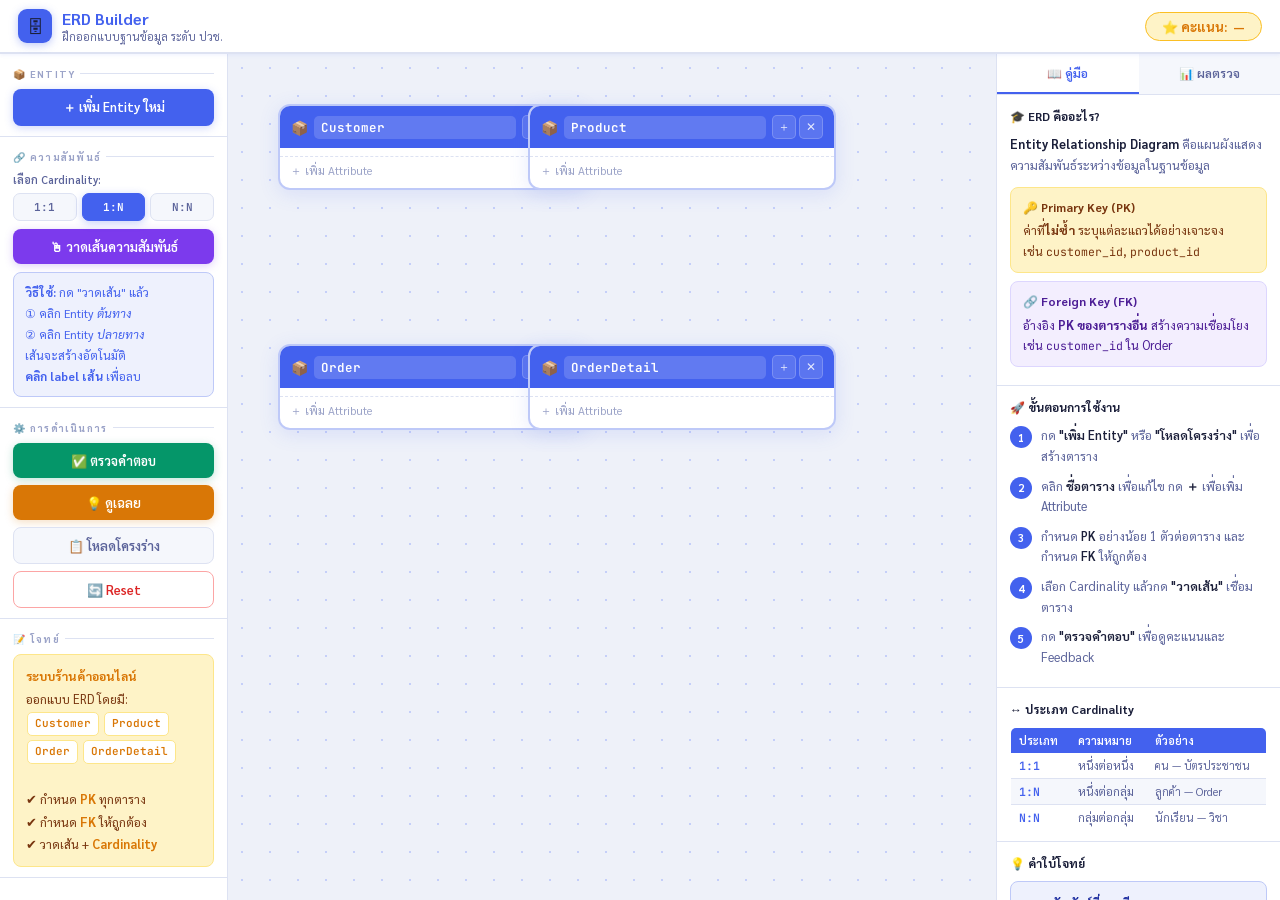
==== erd-learning.html @ ae4a34c4 "Add files via upload" ====
<!DOCTYPE html>
<html lang="th">
<head>
<meta charset="UTF-8">
<meta name="viewport" content="width=device-width, initial-scale=1.0">
<title>ERD Builder — ห้องเรียน ปวช.</title>
<link href="https://fonts.googleapis.com/css2?family=Sarabun:ital,wght@0,300;0,400;0,500;0,600;0,700;1,400&family=JetBrains+Mono:wght@400;500;600&display=swap" rel="stylesheet">
<style>
/* ══════════════════════════════════════════
   CSS VARIABLES — Light Theme
   ══════════════════════════════════════════ */
:root {
  --bg:        #eef1f9;
  --surface:   #ffffff;
  --surface2:  #f5f7fc;
  --surface3:  #eaedfa;
  --border:    #dde2f2;
  --border2:   #c5cceb;

  --indigo:       #4361ee;
  --indigo-d:     #2f4acf;
  --indigo-light: #eef1fd;
  --indigo-mid:   #bec9f8;
  --violet:       #7c3aed;
  --violet-light: #f3eefe;
  --amber:        #d97706;
  --amber-light:  #fef3c7;
  --amber-mid:    #fbbf24;
  --green:        #059669;
  --green-light:  #ecfdf5;
  --red:          #dc2626;
  --red-light:    #fef2f2;
  --red-mid:      #fca5a5;

  --text:  #1b1f3a;
  --text2: #5b639a;
  --text3: #9ba3c8;

  --shadow-sm: 0 1px 4px rgba(67,97,238,0.09);
  --shadow:    0 4px 20px rgba(67,97,238,0.13);
  --shadow-lg: 0 10px 36px rgba(67,97,238,0.18);
  --radius:    12px;
  --radius-sm: 8px;
  --font:  'Sarabun', sans-serif;
  --mono:  'JetBrains Mono', monospace;
}

*,*::before,*::after{box-sizing:border-box;margin:0;padding:0}

body{
  font-family:var(--font);
  background:var(--bg);
  color:var(--text);
  height:100vh;
  display:flex;
  flex-direction:column;
  overflow:hidden;
  font-size:14px;
}

/* ── HEADER ── */
header{
  background:var(--surface);
  border-bottom:2px solid var(--border);
  padding:0 18px;
  height:54px;
  display:flex;
  align-items:center;
  justify-content:space-between;
  flex-shrink:0;
  box-shadow:var(--shadow-sm);
  z-index:100;
}

.logo{display:flex;align-items:center;gap:10px}
.logo-icon{
  width:34px;height:34px;
  background:var(--indigo);
  border-radius:9px;
  display:flex;align-items:center;justify-content:center;
  font-size:17px;
  box-shadow:0 2px 8px rgba(67,97,238,.35);
}
.logo-text{font-size:16px;font-weight:700;color:var(--indigo)}
.logo-sub{font-size:11px;color:var(--text2)}

.score-pill{
  background:var(--amber-light);
  border:1.5px solid var(--amber-mid);
  border-radius:20px;
  padding:5px 16px;
  font-size:13px;font-weight:700;
  color:var(--amber);
  display:flex;align-items:center;gap:6px;
}

/* ── LAYOUT ── */
.app{display:flex;flex:1;overflow:hidden}

/* ── SIDEBAR ── */
.sidebar{
  width:228px;
  background:var(--surface);
  border-right:1.5px solid var(--border);
  display:flex;flex-direction:column;
  overflow-y:auto;flex-shrink:0;
}

.sec{padding:13px 13px 10px;border-bottom:1.5px solid var(--border)}

.sec-lbl{
  font-size:10px;font-weight:700;letter-spacing:1.3px;
  color:var(--text3);text-transform:uppercase;
  margin-bottom:9px;display:flex;align-items:center;gap:5px;
}
.sec-lbl::after{content:'';flex:1;height:1px;background:var(--border)}

/* Buttons */
.btn{
  display:flex;align-items:center;justify-content:center;gap:7px;
  padding:9px 13px;border-radius:var(--radius-sm);border:none;
  cursor:pointer;font-family:var(--font);font-size:13px;font-weight:600;
  transition:all .14s;width:100%;margin-bottom:7px;
}
.btn:last-child{margin-bottom:0}
.btn-indigo{background:var(--indigo);color:#fff;box-shadow:0 2px 8px rgba(67,97,238,.25)}
.btn-indigo:hover{background:var(--indigo-d);transform:translateY(-1px);box-shadow:0 4px 14px rgba(67,97,238,.35)}
.btn-green{background:var(--green);color:#fff;box-shadow:0 2px 8px rgba(5,150,105,.25)}
.btn-green:hover{background:#047857;transform:translateY(-1px)}
.btn-amber{background:var(--amber);color:#fff;box-shadow:0 2px 8px rgba(217,119,6,.25)}
.btn-amber:hover{background:#b45309;transform:translateY(-1px)}
.btn-red{background:#fff;color:var(--red);border:1.5px solid var(--red-mid)}
.btn-red:hover{background:var(--red-light)}
.btn-outline{background:var(--surface2);color:var(--text2);border:1.5px solid var(--border)}
.btn-outline:hover{background:var(--surface3);color:var(--text);border-color:var(--indigo-mid)}
.btn-violet{background:var(--violet);color:#fff;box-shadow:0 2px 8px rgba(124,58,237,.25)}
.btn-violet:hover{background:#6d28d9;transform:translateY(-1px)}

/* Rel chips */
.rel-chips{display:grid;grid-template-columns:repeat(3,1fr);gap:5px;margin-bottom:8px}
.rel-chip{
  padding:6px 4px;border-radius:7px;border:1.5px solid var(--border);
  background:var(--surface2);color:var(--text2);
  font-family:var(--mono);font-size:11px;font-weight:600;
  cursor:pointer;text-align:center;transition:all .14s;
}
.rel-chip:hover{border-color:var(--indigo-mid);color:var(--indigo)}
.rel-chip.active{background:var(--indigo);border-color:var(--indigo);color:#fff;box-shadow:0 2px 8px rgba(67,97,238,.3)}

.hint{
  background:var(--indigo-light);border:1.5px solid var(--indigo-mid);
  border-radius:var(--radius-sm);padding:9px 11px;
  font-size:12px;line-height:1.75;color:var(--indigo);margin-top:8px;
}
.hint strong{font-weight:700}

.prob{
  background:var(--amber-light);border:1.5px solid #fde68a;
  border-radius:var(--radius-sm);padding:10px 12px;
  font-size:12.5px;line-height:1.8;color:#78350f;
}
.prob strong{color:var(--amber);font-weight:700}
.etag{
  display:inline-flex;align-items:center;
  background:#fff;border:1px solid #fde68a;border-radius:5px;
  padding:1px 7px;font-family:var(--mono);font-size:11px;font-weight:600;
  color:var(--amber);margin:2px 1px;
}

/* ── CANVAS ── */
.canvas-wrap{
  flex:1;position:relative;overflow:hidden;
  background-color:var(--bg);
  background-image:radial-gradient(circle,#c5cff9 1px,transparent 1px);
  background-size:28px 28px;
}
.canvas-wrap.rel-mode{cursor:crosshair}
#canvas{position:absolute;top:0;left:0;width:100%;height:100%}
#svg-layer{position:absolute;top:0;left:0;width:100%;height:100%;pointer-events:none;overflow:visible}

.rel-toast{
  position:absolute;top:13px;left:50%;transform:translateX(-50%);
  background:var(--violet);color:#fff;padding:7px 22px;border-radius:22px;
  font-size:13px;font-weight:700;z-index:50;pointer-events:none;
  box-shadow:0 4px 16px rgba(124,58,237,.4);white-space:nowrap;
  animation:pulse 1.8s infinite;
}
@keyframes pulse{0%,100%{box-shadow:0 4px 16px rgba(124,58,237,.4)}50%{box-shadow:0 4px 28px rgba(124,58,237,.7)}}

.empty-state{
  position:absolute;top:50%;left:50%;transform:translate(-50%,-50%);
  text-align:center;color:var(--text3);pointer-events:none;
}
.empty-icon{font-size:50px;opacity:.4;margin-bottom:10px}
.empty-text{font-size:14px;font-weight:500}
.empty-sub{font-size:12px;margin-top:3px}

/* ── ENTITY CARD ── */
.entity-card{
  position:absolute;background:var(--surface);
  border:2px solid var(--indigo-mid);border-radius:var(--radius);
  min-width:188px;box-shadow:var(--shadow);user-select:none;
  transition:box-shadow .2s,border-color .2s,transform .1s;z-index:10;
}
.entity-card:hover{border-color:var(--indigo);box-shadow:var(--shadow-lg)}
.entity-card.selected{border-color:var(--violet);box-shadow:0 0 0 3px rgba(124,58,237,.18),var(--shadow-lg);transform:scale(1.01)}
.entity-card.has-error{border-color:var(--red);box-shadow:0 0 0 3px rgba(220,38,38,.14),var(--shadow)}

.ent-header{
  background:var(--indigo);
  border-radius:calc(var(--radius) - 2px) calc(var(--radius) - 2px) 0 0;
  padding:9px 11px;display:flex;align-items:center;justify-content:space-between;
  cursor:grab;gap:6px;
}
.ent-header:active{cursor:grabbing}

.ent-name-wrap{display:flex;align-items:center;gap:6px;flex:1;min-width:0}
.ent-name-input{
  background:rgba(255,255,255,.16);border:1px solid transparent;color:#fff;
  font-family:var(--mono);font-size:12.5px;font-weight:600;
  width:100%;outline:none;border-radius:5px;padding:2px 6px;cursor:pointer;
  transition:background .15s,border-color .15s;
}
.ent-name-input:focus{background:rgba(255,255,255,.26);border-color:rgba(255,255,255,.4);cursor:text}

.ent-actions{display:flex;gap:3px;flex-shrink:0}
.icon-btn{
  background:rgba(255,255,255,.13);border:1px solid rgba(255,255,255,.2);color:rgba(255,255,255,.85);
  cursor:pointer;width:24px;height:24px;border-radius:5px;font-size:12px;
  display:flex;align-items:center;justify-content:center;transition:all .14s;
}
.icon-btn:hover{background:rgba(255,255,255,.26);color:#fff}
.icon-btn.del:hover{background:rgba(239,68,68,.5);border-color:transparent}

.attr-list{padding:4px 0}
.attr-row{
  display:flex;align-items:center;gap:6px;padding:5px 10px;font-size:12px;
  transition:background .1s;
}
.attr-row:hover{background:var(--surface3)}

.abadge{
  font-size:9px;font-weight:700;padding:2px 5px;border-radius:4px;min-width:22px;
  text-align:center;letter-spacing:.3px;flex-shrink:0;
}
.abadge-pk{background:#fef3c7;color:var(--amber);border:1px solid #fde68a}
.abadge-fk{background:var(--violet-light);color:var(--violet);border:1px solid #ddd6fe}
.abadge-n{background:var(--surface2);color:var(--text3);border:1px solid var(--border)}

.attr-name-input{
  background:transparent;border:none;color:var(--text);
  font-family:var(--mono);font-size:11.5px;width:100%;outline:none;min-width:0;
}
.attr-name-input:focus{background:var(--surface3);border-radius:3px;padding:1px 4px}
.attr-type{color:var(--text3);font-size:10.5px;font-family:var(--mono);flex-shrink:0}
.attr-del{
  background:transparent;border:none;color:var(--text3);cursor:pointer;
  width:18px;height:18px;border-radius:3px;font-size:11px;
  display:flex;align-items:center;justify-content:center;opacity:0;transition:all .14s;flex-shrink:0;
}
.attr-row:hover .attr-del{opacity:1}
.attr-del:hover{background:var(--red-light);color:var(--red)}

.add-attr-row{
  display:flex;align-items:center;gap:6px;padding:6px 10px 9px;
  font-size:11.5px;color:var(--text3);cursor:pointer;
  border-top:1.5px dashed var(--border);transition:all .14s;
  border-radius:0 0 calc(var(--radius)-2px) calc(var(--radius)-2px);
}
.add-attr-row:hover{color:var(--indigo);background:var(--indigo-light)}

/* ── SVG lines ── */
.ln-11{stroke:#059669;stroke-width:2;fill:none}
.ln-1n{stroke:#4361ee;stroke-width:2;fill:none}
.ln-nn{stroke:#7c3aed;stroke-width:2;fill:none}
.ln-err{stroke:#dc2626;stroke-width:2;fill:none;stroke-dasharray:6,3}
.rel-lbl{font-family:var(--mono);font-size:10.5px;font-weight:600}

/* ── RIGHT PANEL ── */
.rpanel{
  width:284px;background:var(--surface);
  border-left:1.5px solid var(--border);
  display:flex;flex-direction:column;overflow:hidden;flex-shrink:0;
}

.panel-tabs{display:flex;border-bottom:1.5px solid var(--border);background:var(--surface2)}
.ptab{
  flex:1;padding:11px 8px;border:none;background:transparent;
  font-family:var(--font);font-size:12px;font-weight:600;color:var(--text2);
  cursor:pointer;border-bottom:2.5px solid transparent;transition:all .15s;
  display:flex;align-items:center;justify-content:center;gap:5px;
}
.ptab.active{color:var(--indigo);border-bottom-color:var(--indigo);background:var(--surface)}
.ptab:hover:not(.active){color:var(--text);background:var(--surface3)}

.pcontent{flex:1;overflow-y:auto;display:none}
.pcontent.show{display:block}

/* Guide styles */
.gsec{padding:13px 13px 10px;border-bottom:1px solid var(--border)}
.gtitle{font-size:12px;font-weight:700;color:var(--text);margin-bottom:10px;display:flex;align-items:center;gap:6px}

.gstep{display:flex;gap:9px;margin-bottom:9px;align-items:flex-start}
.stepnum{
  width:22px;height:22px;background:var(--indigo);color:#fff;border-radius:50%;
  font-size:11px;font-weight:700;display:flex;align-items:center;justify-content:center;
  flex-shrink:0;margin-top:1px;
}
.stepbody{font-size:12.5px;line-height:1.65;color:var(--text2)}
.stepbody strong{color:var(--text);font-weight:600}

.ccard{border-radius:var(--radius-sm);padding:10px 12px;margin-bottom:8px;font-size:12.5px;line-height:1.65}
.ccard.cpk{background:#fef3c7;border:1.5px solid #fde68a;color:#78350f}
.ccard.cfk{background:var(--violet-light);border:1.5px solid #ddd6fe;color:#4c1d95}
.ccard.crel{background:var(--indigo-light);border:1.5px solid var(--indigo-mid);color:#1e2ea0}
.ctitle{font-weight:700;font-size:12px;margin-bottom:3px;display:flex;align-items:center;gap:5px}
.cmono{font-family:var(--mono);font-size:11.5px}

.ctable{
  width:100%;border-collapse:collapse;font-size:11.5px;
  margin-top:6px;border-radius:6px;overflow:hidden;border:1px solid var(--border);
}
.ctable th{background:var(--indigo);color:#fff;padding:5px 8px;font-weight:600;font-size:11px;text-align:left}
.ctable td{padding:5px 8px;border-bottom:1px solid var(--border);color:var(--text2)}
.ctable tr:last-child td{border-bottom:none}
.ctable tr:nth-child(even) td{background:var(--surface2)}
.ctable .mono{font-family:var(--mono);font-weight:600;color:var(--indigo)}

/* Feedback */
.score-sec{
  padding:16px;border-bottom:1.5px solid var(--border);
  background:var(--surface2);text-align:center;
}
.score-circle{
  width:74px;height:74px;border-radius:50%;background:var(--amber-light);
  border:3px solid var(--amber-mid);display:flex;flex-direction:column;
  align-items:center;justify-content:center;margin:0 auto 10px;transition:all .4s;
}
.score-big{font-size:24px;font-weight:800;color:var(--amber);line-height:1;font-family:var(--mono)}
.score-maxl{font-size:10px;color:var(--text3)}
.sbar{width:100%;height:7px;background:var(--border);border-radius:4px;overflow:hidden}
.sbar-fill{height:100%;border-radius:4px;background:linear-gradient(90deg,var(--green),var(--indigo));transition:width .7s cubic-bezier(.4,0,.2,1);width:0%}
.score-lbl{font-size:12px;color:var(--text2);margin-top:6px}

.fb-list{padding:10px}
.fb-item{
  display:flex;align-items:flex-start;gap:9px;padding:9px 11px;
  border-radius:var(--radius-sm);margin-bottom:7px;font-size:12.5px;line-height:1.5;
  border:1.5px solid transparent;animation:fbIn .22s ease both;
}
@keyframes fbIn{from{opacity:0;transform:translateX(7px)}to{opacity:1;transform:none}}
.fb-ok  {background:var(--green-light);border-color:#a7f3d0;color:#065f46}
.fb-err {background:var(--red-light);border-color:var(--red-mid);color:#991b1b}
.fb-warn{background:var(--amber-light);border-color:#fde68a;color:#92400e}
.fb-info{background:var(--indigo-light);border-color:var(--indigo-mid);color:#1e2ea0}
.fb-icon{font-size:15px;flex-shrink:0;margin-top:1px}

/* ── MODALS ── */
.moverlay{
  position:fixed;inset:0;background:rgba(27,31,58,.42);
  display:flex;align-items:center;justify-content:center;z-index:999;
  backdrop-filter:blur(5px);animation:fadeIn .18s;
}
@keyframes fadeIn{from{opacity:0}to{opacity:1}}
.modal{
  background:var(--surface);border:1.5px solid var(--border);border-radius:16px;
  padding:24px;width:92%;max-width:460px;box-shadow:var(--shadow-lg);
  animation:mpop .2s cubic-bezier(.34,1.56,.64,1);
}
@keyframes mpop{from{transform:scale(.93);opacity:0}to{transform:scale(1);opacity:1}}
.modal-title{font-size:16px;font-weight:700;margin-bottom:18px;color:var(--text);display:flex;align-items:center;gap:8px}
.mgrid{display:grid;grid-template-columns:1fr 1fr;gap:12px;margin-bottom:18px}
.fg{display:flex;flex-direction:column;gap:5px}
.flbl{font-size:11px;font-weight:700;color:var(--text2);letter-spacing:.4px;text-transform:uppercase}
.finput,.fselect{
  background:var(--surface2);border:1.5px solid var(--border2);
  color:var(--text);font-family:var(--font);font-size:13.5px;
  padding:9px 12px;border-radius:var(--radius-sm);outline:none;width:100%;
  transition:border-color .15s,box-shadow .15s;
}
.finput:focus,.fselect:focus{border-color:var(--indigo);box-shadow:0 0 0 3px rgba(67,97,238,.12)}
.mfooter{display:flex;gap:8px;justify-content:flex-end}
.mfooter .btn{width:auto;margin:0;padding:9px 20px}

/* Answer modal */
.ans-scroll{max-height:68vh;overflow-y:auto;padding-right:4px}
.ans-entity{background:var(--surface2);border:1.5px solid var(--border);border-radius:var(--radius-sm);padding:12px;margin-bottom:10px}
.ans-ename{font-family:var(--mono);font-size:13px;font-weight:700;color:var(--indigo);margin-bottom:8px;display:flex;align-items:center;gap:6px}
.ans-attr{display:flex;align-items:center;gap:7px;padding:3px 0;font-size:12px;color:var(--text2)}
.ansbadge{font-size:9px;font-weight:700;padding:1px 5px;border-radius:3px}
.ansbadge-pk{background:#fef3c7;color:var(--amber);border:1px solid #fde68a}
.ansbadge-fk{background:var(--violet-light);color:var(--violet);border:1px solid #ddd6fe}
.ans-aname{font-family:var(--mono);font-size:11.5px;color:var(--text)}
.ans-atype{font-family:var(--mono);font-size:10.5px;color:var(--text3)}
.rel-chip-a{
  display:inline-flex;align-items:center;gap:6px;
  background:var(--surface2);border:1.5px solid var(--border);
  border-radius:7px;padding:5px 10px;font-size:12px;margin:3px;font-family:var(--mono);
}
.rel-type-badge{font-size:11px;font-weight:700;padding:1px 6px;border-radius:4px;background:var(--indigo-light);color:var(--indigo);border:1px solid var(--indigo-mid)}

/* Scrollbar */
::-webkit-scrollbar{width:5px}
::-webkit-scrollbar-track{background:transparent}
::-webkit-scrollbar-thumb{background:var(--border2);border-radius:3px}
::-webkit-scrollbar-thumb:hover{background:var(--text3)}

@media(max-width:900px){.sidebar{width:190px}.rpanel{width:238px}}
@media(max-width:640px){.rpanel{display:none}}
</style>
</head>
<body>

<header>
  <div class="logo">
    <div class="logo-icon">🗄</div>
    <div>
      <div class="logo-text">ERD Builder</div>
      <div class="logo-sub">ฝึกออกแบบฐานข้อมูล ระดับ ปวช.</div>
    </div>
  </div>
  <div class="score-pill">⭐ คะแนน: <span id="scoreDisplay">—</span></div>
</header>

<div class="app">

  <!-- ═══ SIDEBAR ═══ -->
  <div class="sidebar">

    <div class="sec">
      <div class="sec-lbl">📦 Entity</div>
      <button class="btn btn-indigo" onclick="addEntity()">＋ เพิ่ม Entity ใหม่</button>
    </div>

    <div class="sec">
      <div class="sec-lbl">🔗 ความสัมพันธ์</div>
      <div style="font-size:11px;color:var(--text2);margin-bottom:6px;font-weight:600">เลือก Cardinality:</div>
      <div class="rel-chips">
        <div class="rel-chip" id="c11" onclick="setRelType('1:1')">1:1</div>
        <div class="rel-chip active" id="c1n" onclick="setRelType('1:N')">1:N</div>
        <div class="rel-chip" id="cnn" onclick="setRelType('N:N')">N:N</div>
      </div>
      <button class="btn btn-violet" id="relBtn" onclick="toggleRel()">🖱 วาดเส้นความสัมพันธ์</button>
      <div class="hint">
        <strong>วิธีใช้:</strong> กด "วาดเส้น" แล้ว<br>
        ① คลิก Entity <em>ต้นทาง</em><br>
        ② คลิก Entity <em>ปลายทาง</em><br>
        เส้นจะสร้างอัตโนมัติ<br>
        <strong>คลิก label เส้น</strong> เพื่อลบ
      </div>
    </div>

    <div class="sec">
      <div class="sec-lbl">⚙️ การดำเนินการ</div>
      <button class="btn btn-green"   onclick="checkAnswer()">✅ ตรวจคำตอบ</button>
      <button class="btn btn-amber"   onclick="showAnswer()">💡 ดูเฉลย</button>
      <button class="btn btn-outline" onclick="loadSample()">📋 โหลดโครงร่าง</button>
      <button class="btn btn-red"     onclick="doReset()">🔄 Reset</button>
    </div>

    <div class="sec">
      <div class="sec-lbl">📝 โจทย์</div>
      <div class="prob">
        <strong>ระบบร้านค้าออนไลน์</strong><br>
        ออกแบบ ERD โดยมี:<br>
        <span class="etag">Customer</span>
        <span class="etag">Product</span>
        <span class="etag">Order</span>
        <span class="etag">OrderDetail</span><br><br>
        ✔ กำหนด <strong>PK</strong> ทุกตาราง<br>
        ✔ กำหนด <strong>FK</strong> ให้ถูกต้อง<br>
        ✔ วาดเส้น + <strong>Cardinality</strong>
      </div>
    </div>

  </div>

  <!-- ═══ CANVAS ═══ -->
  <div class="canvas-wrap" id="canvasWrap">
    <div id="relToast" class="rel-toast" style="display:none">🔗 คลิก Entity ต้นทาง...</div>
    <div id="emptyState" class="empty-state">
      <div class="empty-icon">🗂</div>
      <div class="empty-text">Canvas ว่างเปล่า</div>
      <div class="empty-sub">กด "เพิ่ม Entity" หรือ "โหลดโครงร่าง" เพื่อเริ่ม</div>
    </div>
    <div id="canvas"></div>
    <svg id="svg-layer" xmlns="http://www.w3.org/2000/svg">
      <defs>
        <marker id="a11" markerWidth="9" markerHeight="9" refX="7" refY="3.5" orient="auto">
          <path d="M0,0 L0,7 L8,3.5 z" fill="#059669"/></marker>
        <marker id="a1n" markerWidth="9" markerHeight="9" refX="7" refY="3.5" orient="auto">
          <path d="M0,0 L0,7 L8,3.5 z" fill="#4361ee"/></marker>
        <marker id="ann" markerWidth="9" markerHeight="9" refX="7" refY="3.5" orient="auto">
          <path d="M0,0 L0,7 L8,3.5 z" fill="#7c3aed"/></marker>
        <marker id="aerr" markerWidth="9" markerHeight="9" refX="7" refY="3.5" orient="auto">
          <path d="M0,0 L0,7 L8,3.5 z" fill="#dc2626"/></marker>
      </defs>
    </svg>
  </div>

  <!-- ═══ RIGHT PANEL ═══ -->
  <div class="rpanel">
    <div class="panel-tabs">
      <button class="ptab active" id="tGuide"    onclick="switchTab('guide')">📖 คู่มือ</button>
      <button class="ptab"        id="tFeedback" onclick="switchTab('feedback')">📊 ผลตรวจ</button>
    </div>

    <!-- GUIDE -->
    <div class="pcontent show" id="pGuide">

      <div class="gsec">
        <div class="gtitle">🎓 ERD คืออะไร?</div>
        <div style="font-size:12.5px;color:var(--text2);line-height:1.7;margin-bottom:10px">
          <strong style="color:var(--text)">Entity Relationship Diagram</strong> คือแผนผังแสดงความสัมพันธ์ระหว่างข้อมูลในฐานข้อมูล
        </div>
        <div class="ccard cpk">
          <div class="ctitle">🔑 Primary Key (PK)</div>
          ค่าที่<strong>ไม่ซ้ำ</strong> ระบุแต่ละแถวได้อย่างเจาะจง<br>
          เช่น <span class="cmono">customer_id</span>, <span class="cmono">product_id</span>
        </div>
        <div class="ccard cfk">
          <div class="ctitle">🔗 Foreign Key (FK)</div>
          อ้างอิง <strong>PK ของตารางอื่น</strong> สร้างความเชื่อมโยง<br>
          เช่น <span class="cmono">customer_id</span> ใน Order
        </div>
      </div>

      <div class="gsec">
        <div class="gtitle">🚀 ขั้นตอนการใช้งาน</div>
        <div class="gstep"><div class="stepnum">1</div><div class="stepbody">กด <strong>"เพิ่ม Entity"</strong> หรือ <strong>"โหลดโครงร่าง"</strong> เพื่อสร้างตาราง</div></div>
        <div class="gstep"><div class="stepnum">2</div><div class="stepbody">คลิก <strong>ชื่อตาราง</strong> เพื่อแก้ไข กด <strong>＋</strong> เพื่อเพิ่ม Attribute</div></div>
        <div class="gstep"><div class="stepnum">3</div><div class="stepbody">กำหนด <strong>PK</strong> อย่างน้อย 1 ตัวต่อตาราง และกำหนด <strong>FK</strong> ให้ถูกต้อง</div></div>
        <div class="gstep"><div class="stepnum">4</div><div class="stepbody">เลือก Cardinality แล้วกด <strong>"วาดเส้น"</strong> เชื่อมตาราง</div></div>
        <div class="gstep"><div class="stepnum">5</div><div class="stepbody">กด <strong>"ตรวจคำตอบ"</strong> เพื่อดูคะแนนและ Feedback</div></div>
      </div>

      <div class="gsec">
        <div class="gtitle">↔ ประเภท Cardinality</div>
        <table class="ctable">
          <thead><tr><th>ประเภท</th><th>ความหมาย</th><th>ตัวอย่าง</th></tr></thead>
          <tbody>
            <tr><td class="mono">1:1</td><td>หนึ่งต่อหนึ่ง</td><td style="font-size:11px">คน — บัตรประชาชน</td></tr>
            <tr><td class="mono">1:N</td><td>หนึ่งต่อกลุ่ม</td><td style="font-size:11px">ลูกค้า — Order</td></tr>
            <tr><td class="mono">N:N</td><td>กลุ่มต่อกลุ่ม</td><td style="font-size:11px">นักเรียน — วิชา</td></tr>
          </tbody>
        </table>
      </div>

      <div class="gsec">
        <div class="gtitle">💡 คำใบ้โจทย์</div>
        <div class="ccard crel" style="font-size:12px;line-height:1.85">
          <div class="ctitle">ความสัมพันธ์ที่ควรมี</div>
          • <strong>Customer → Order</strong> <em>(1:N)</em><br>
          &nbsp;&nbsp;ลูกค้า 1 คน มีได้หลาย Order<br><br>
          • <strong>Order → OrderDetail</strong> <em>(1:N)</em><br>
          &nbsp;&nbsp;1 Order มีรายการสินค้าหลายชิ้น<br><br>
          • <strong>Product → OrderDetail</strong> <em>(1:N)</em><br>
          &nbsp;&nbsp;1 สินค้าปรากฏใน OrderDetail หลายครั้ง
        </div>
      </div>

      <div class="gsec" style="border-bottom:none">
        <div class="gtitle">🎨 สัญลักษณ์เส้น</div>
        <div style="display:flex;flex-direction:column;gap:8px;font-size:12px">
          <div style="display:flex;align-items:center;gap:10px">
            <svg width="50" height="14"><line x1="0" y1="7" x2="50" y2="7" stroke="#059669" stroke-width="2.5"/></svg>
            <span style="color:var(--text2)">1:1 สีเขียว</span>
          </div>
          <div style="display:flex;align-items:center;gap:10px">
            <svg width="50" height="14"><line x1="0" y1="7" x2="50" y2="7" stroke="#4361ee" stroke-width="2.5"/></svg>
            <span style="color:var(--text2)">1:N สีน้ำเงิน</span>
          </div>
          <div style="display:flex;align-items:center;gap:10px">
            <svg width="50" height="14"><line x1="0" y1="7" x2="50" y2="7" stroke="#7c3aed" stroke-width="2.5"/></svg>
            <span style="color:var(--text2)">N:N สีม่วง</span>
          </div>
          <div style="display:flex;align-items:center;gap:10px">
            <svg width="50" height="14"><line x1="0" y1="7" x2="50" y2="7" stroke="#dc2626" stroke-width="2.5" stroke-dasharray="5,3"/></svg>
            <span style="color:var(--text2)">เส้นแดงประ = ผิด</span>
          </div>
        </div>
      </div>

    </div>

    <!-- FEEDBACK -->
    <div class="pcontent" id="pFeedback">
      <div class="score-sec">
        <div class="score-circle" id="scoreCircle">
          <div class="score-big" id="scoreNum">—</div>
          <div class="score-maxl">/10</div>
        </div>
        <div class="sbar"><div class="sbar-fill" id="sbarFill"></div></div>
        <div class="score-lbl" id="scoreLbl">กดตรวจคำตอบเพื่อดูคะแนน</div>
      </div>
      <div class="fb-list" id="fbList">
        <div class="fb-item fb-info">
          <span class="fb-icon">📖</span>
          <span>ดูคู่มือที่แท็บ "คู่มือ" แล้วกด "ตรวจคำตอบ"</span>
        </div>
      </div>
    </div>

  </div>
</div>

<!-- MODAL: Add Attribute -->
<div id="attrModal" class="moverlay" style="display:none" onclick="closeModal('attrModal',event)">
  <div class="modal" onclick="event.stopPropagation()">
    <div class="modal-title">➕ เพิ่ม Attribute</div>
    <div class="mgrid">
      <div class="fg" style="grid-column:1/-1">
        <label class="flbl">ชื่อ Attribute</label>
        <input class="finput" id="attrName" placeholder="เช่น customer_id, name, price"/>
      </div>
      <div class="fg">
        <label class="flbl">ประเภทข้อมูล</label>
        <select class="fselect" id="attrType">
          <option>INT</option><option>VARCHAR</option><option>TEXT</option>
          <option>DATE</option><option>DECIMAL</option><option>BOOLEAN</option>
          <option>FLOAT</option><option>TIMESTAMP</option>
        </select>
      </div>
      <div class="fg">
        <label class="flbl">ประเภท Key</label>
        <select class="fselect" id="attrKey">
          <option value="none">— ปกติ —</option>
          <option value="PK">🔑 Primary Key</option>
          <option value="FK">🔗 Foreign Key</option>
        </select>
      </div>
    </div>
    <div class="mfooter">
      <button class="btn btn-outline" onclick="closeModal('attrModal')">ยกเลิก</button>
      <button class="btn btn-indigo" onclick="confirmAttr()">✔ เพิ่ม</button>
    </div>
  </div>
</div>

<!-- MODAL: Answer -->
<div id="ansModal" class="moverlay" style="display:none" onclick="closeModal('ansModal',event)">
  <div class="modal" onclick="event.stopPropagation()" style="max-width:560px">
    <div class="modal-title">💡 เฉลย — ระบบร้านค้าออนไลน์</div>
    <div class="ans-scroll">
      <div id="ansEntities"></div>
      <div style="margin-top:14px">
        <div style="font-size:10px;font-weight:700;color:var(--text2);letter-spacing:1.2px;text-transform:uppercase;margin-bottom:8px">ความสัมพันธ์</div>
        <div id="ansRels"></div>
      </div>
    </div>
    <div style="height:14px"></div>
    <div class="mfooter">
      <button class="btn btn-outline" onclick="closeModal('ansModal')">ปิด</button>
      <button class="btn btn-green" onclick="loadAnswer();closeModal('ansModal')">📥 โหลดเฉลยลง Canvas</button>
    </div>
  </div>
</div>

<!-- ════════════════ JS ════════════════ -->
<script>
// ── STATE ──
let entities=[], relationships=[];
let eid=1, aid=1;
let relMode=false, relSrc=null, relType="1:N";
let drag=null, doff={x:0,y:0};
let curEnt=null; // entity ที่กำลัง add attr

// ── ANSWER KEY ──
const ANS={
  entities:[
    {name:"Customer",attrs:[
      {name:"customer_id",type:"INT",key:"PK"},{name:"name",type:"VARCHAR",key:"none"},
      {name:"email",type:"VARCHAR",key:"none"},{name:"phone",type:"VARCHAR",key:"none"}]},
    {name:"Product",attrs:[
      {name:"product_id",type:"INT",key:"PK"},{name:"name",type:"VARCHAR",key:"none"},
      {name:"price",type:"DECIMAL",key:"none"},{name:"stock",type:"INT",key:"none"}]},
    {name:"Order",attrs:[
      {name:"order_id",type:"INT",key:"PK"},{name:"customer_id",type:"INT",key:"FK"},
      {name:"order_date",type:"DATE",key:"none"},{name:"total",type:"DECIMAL",key:"none"}]},
    {name:"OrderDetail",attrs:[
      {name:"detail_id",type:"INT",key:"PK"},{name:"order_id",type:"INT",key:"FK"},
      {name:"product_id",type:"INT",key:"FK"},{name:"quantity",type:"INT",key:"none"},
      {name:"unit_price",type:"DECIMAL",key:"none"}]}
  ],
  relationships:[
    {from:"Customer",to:"Order",cardinality:"1:N",label:"สั่งซื้อ"},
    {from:"Order",to:"OrderDetail",cardinality:"1:N",label:"ประกอบด้วย"},
    {from:"Product",to:"OrderDetail",cardinality:"1:N",label:"อยู่ใน"}
  ]
};

// ── TABS ──
function switchTab(t){
  document.getElementById("pGuide").classList.toggle("show",t==="guide");
  document.getElementById("pFeedback").classList.toggle("show",t==="feedback");
  document.getElementById("tGuide").classList.toggle("active",t==="guide");
  document.getElementById("tFeedback").classList.toggle("active",t==="feedback");
}

// ── REL TYPE ──
function setRelType(t){
  relType=t;
  [["1:1","c11"],["1:N","c1n"],["N:N","cnn"]].forEach(([v,id])=>{
    document.getElementById(id).classList.toggle("active",v===t);
  });
}

// ── ADD ENTITY ──
function addEntity(){
  const names=["Customer","Product","Order","OrderDetail","Employee","Category","Payment","Supplier"];
  let name="Entity";
  for(const n of names){if(!entities.find(e=>e.name===n)){name=n;break}}
  const id=`e${eid++}`;
  const ent={id,name,x:60+Math.random()*280,y:60+Math.random()*180,attrs:[]};
  entities.push(ent);
  renderEnt(ent);
  updEmpty();
  updLines();
}

// ── RENDER ENTITY ──
function renderEnt(ent){
  document.getElementById(ent.id)?.remove();
  const cv=document.getElementById("canvas");
  const card=document.createElement("div");
  card.className="entity-card"; card.id=ent.id;
  card.style.cssText=`left:${ent.x}px;top:${ent.y}px`;

  // Header
  const hdr=document.createElement("div"); hdr.className="ent-header";
  const nw=document.createElement("div"); nw.className="ent-name-wrap";
  const ico=document.createElement("span"); ico.textContent="📦"; ico.style.fontSize="14px"; ico.style.opacity=".9";
  const ni=document.createElement("input"); ni.className="ent-name-input"; ni.value=ent.name;
  ni.addEventListener("mousedown",e=>e.stopPropagation());
  ni.addEventListener("change",e=>{ent.name=e.target.value.trim()||ent.name});
  nw.appendChild(ico); nw.appendChild(ni);

  const acts=document.createElement("div"); acts.className="ent-actions";
  const btnA=document.createElement("button"); btnA.className="icon-btn"; btnA.innerHTML="＋"; btnA.title="เพิ่ม Attribute";
  btnA.onclick=e=>{e.stopPropagation();openAttrModal(ent.id)};
  const btnD=document.createElement("button"); btnD.className="icon-btn del"; btnD.innerHTML="✕"; btnD.title="ลบ Entity";
  btnD.onclick=e=>{e.stopPropagation();delEnt(ent.id)};
  acts.appendChild(btnA); acts.appendChild(btnD);
  hdr.appendChild(nw); hdr.appendChild(acts);

  // Attr list
  const al=document.createElement("div"); al.className="attr-list"; al.id=`al_${ent.id}`;
  ent.attrs.forEach(a=>al.appendChild(makeAttrRow(ent,a)));

  // Add attr row
  const ar=document.createElement("div"); ar.className="add-attr-row"; ar.textContent="＋ เพิ่ม Attribute";
  ar.onclick=()=>openAttrModal(ent.id);

  card.appendChild(hdr); card.appendChild(al); card.appendChild(ar);

  // Drag
  hdr.addEventListener("mousedown",e=>{
    if(relMode)return;
    e.preventDefault();
    const r=card.getBoundingClientRect();
    drag=ent; doff={x:e.clientX-r.left,y:e.clientY-r.top};
    card.style.zIndex=20;
  });

  // Rel click
  card.addEventListener("mousedown",e=>{
    if(relMode){e.preventDefault();handleRelClick(ent.id)}
  });

  cv.appendChild(card);
}

// ── ATTR ROW ──
function makeAttrRow(ent,attr){
  const row=document.createElement("div"); row.className="attr-row"; row.id=`ar_${attr.id}`;
  const b=document.createElement("span");
  b.className="abadge "+(attr.key==="PK"?"abadge-pk":attr.key==="FK"?"abadge-fk":"abadge-n");
  b.textContent=attr.key==="none"?"—":attr.key;
  const ni=document.createElement("input"); ni.className="attr-name-input"; ni.value=attr.name;
  ni.addEventListener("mousedown",e=>e.stopPropagation());
  ni.addEventListener("change",e=>{attr.name=e.target.value});
  const ts=document.createElement("span"); ts.className="attr-type"; ts.textContent=attr.type;
  const db=document.createElement("button"); db.className="attr-del"; db.innerHTML="✕";
  db.addEventListener("mousedown",e=>e.stopPropagation());
  db.onclick=()=>{ent.attrs=ent.attrs.filter(a=>a.id!==attr.id);row.remove()};
  row.appendChild(b); row.appendChild(ni); row.appendChild(ts); row.appendChild(db);
  return row;
}

// ── DELETE ENTITY ──
function delEnt(id){
  entities=entities.filter(e=>e.id!==id);
  relationships=relationships.filter(r=>r.from!==id&&r.to!==id);
  document.getElementById(id)?.remove();
  updEmpty(); updLines();
}

function updEmpty(){
  document.getElementById("emptyState").style.display=entities.length?"none":"block";
}

// ── DRAG ──
document.addEventListener("mousemove",e=>{
  if(!drag)return;
  const wr=document.getElementById("canvasWrap").getBoundingClientRect();
  drag.x=Math.max(0,e.clientX-wr.left-doff.x);
  drag.y=Math.max(0,e.clientY-wr.top-doff.y);
  const c=document.getElementById(drag.id);
  if(c){c.style.left=drag.x+"px";c.style.top=drag.y+"px"}
  updLines();
});
document.addEventListener("mouseup",()=>{
  if(drag){document.getElementById(drag.id).style.zIndex=10;drag=null}
});

// ── ATTR MODAL ──
function openAttrModal(id){
  curEnt=id;
  document.getElementById("attrName").value="";
  document.getElementById("attrKey").value="none";
  document.getElementById("attrType").value="INT";
  document.getElementById("attrModal").style.display="flex";
  setTimeout(()=>document.getElementById("attrName").focus(),60);
}

function confirmAttr(){
  const name=document.getElementById("attrName").value.trim();
  if(!name){document.getElementById("attrName").focus();return}
  const ent=entities.find(e=>e.id===curEnt); if(!ent)return;
  const attr={id:`a${aid++}`,name,type:document.getElementById("attrType").value,key:document.getElementById("attrKey").value};
  ent.attrs.push(attr);
  document.getElementById(`al_${ent.id}`)?.appendChild(makeAttrRow(ent,attr));
  closeModal("attrModal");
}

// ── REL MODE ──
function toggleRel(){
  relMode=!relMode; relSrc=null;
  const w=document.getElementById("canvasWrap");
  const b=document.getElementById("relBtn");
  const t=document.getElementById("relToast");
  entities.forEach(e=>document.getElementById(e.id)?.classList.remove("selected"));
  if(relMode){
    w.classList.add("rel-mode");
    b.textContent="❌ ออกจากโหมดวาดเส้น";
    b.style.background="#dc2626";
    t.style.display="block"; t.textContent="🔗 คลิก Entity ต้นทาง...";
  } else {
    w.classList.remove("rel-mode");
    b.textContent="🖱 วาดเส้นความสัมพันธ์";
    b.style.background="";
    t.style.display="none";
  }
}

function handleRelClick(id){
  if(!relSrc){
    relSrc=id;
    document.getElementById(id)?.classList.add("selected");
    const n=entities.find(e=>e.id===id)?.name;
    document.getElementById("relToast").textContent=`🔗 เลือก "${n}" — คลิก Entity ปลายทาง`;
  } else {
    if(relSrc===id){
      document.getElementById(id)?.classList.remove("selected");
      relSrc=null;
      document.getElementById("relToast").textContent="🔗 คลิก Entity ต้นทาง...";
      return;
    }
    const dup=relationships.find(r=>(r.from===relSrc&&r.to===id)||(r.from===id&&r.to===relSrc));
    if(dup)alert("ความสัมพันธ์นี้มีอยู่แล้ว!");
    else relationships.push({id:`r${Date.now()}`,from:relSrc,to:id,cardinality:relType,error:false});
    document.getElementById(relSrc)?.classList.remove("selected");
    relSrc=null;
    document.getElementById("relToast").textContent="🔗 คลิก Entity ต้นทาง...";
    updLines();
  }
}

// ── SVG LINES ──
function getCenter(id){
  const c=document.getElementById(id),e=entities.find(x=>x.id===id);
  if(!c||!e)return null;
  return{x:e.x+c.offsetWidth/2,y:e.y+c.offsetHeight/2,w:c.offsetWidth,h:c.offsetHeight};
}
function edgePt(c1,c2){
  const dx=c2.x-c1.x,dy=c2.y-c1.y,hw=c1.w/2+5,hh=c1.h/2+5;
  if(hw*Math.abs(dy)<=hh*Math.abs(dx))
    return{x:c1.x+(dx>0?hw:-hw),y:c1.y+(dx!==0?dy/Math.abs(dx)*hw:0)};
  return{x:c1.x+(dy!==0?dx/Math.abs(dy)*hh:0),y:c1.y+(dy>0?hh:-hh)};
}

function updLines(){
  const svg=document.getElementById("svg-layer");
  Array.from(svg.children).forEach(c=>{if(c.tagName!=="defs")c.remove()});

  relationships.forEach(rel=>{
    const c1=getCenter(rel.from),c2=getCenter(rel.to);
    if(!c1||!c2)return;
    const p1=edgePt(c1,c2),p2=edgePt(c2,c1);
    const mx=(p1.x+p2.x)/2,my=(p1.y+p2.y)/2-25;

    let lc,mid,lcolor;
    if(rel.error){lc="ln-err";mid="aerr";lcolor="#dc2626"}
    else if(rel.cardinality==="1:1"){lc="ln-11";mid="a11";lcolor="#059669"}
    else if(rel.cardinality==="1:N"){lc="ln-1n";mid="a1n";lcolor="#4361ee"}
    else{lc="ln-nn";mid="ann";lcolor="#7c3aed"}

    const path=document.createElementNS("http://www.w3.org/2000/svg","path");
    path.setAttribute("class",lc);
    path.setAttribute("d",`M${p1.x},${p1.y} Q${mx},${my} ${p2.x},${p2.y}`);
    path.setAttribute("marker-end",`url(#${mid})`);

    const g=document.createElementNS("http://www.w3.org/2000/svg","g");
    g.style.cursor="pointer"; g.setAttribute("pointer-events","all");
    g.addEventListener("click",()=>{
      if(confirm("ลบความสัมพันธ์นี้?")){relationships=relationships.filter(r=>r.id!==rel.id);updLines()}
    });

    const lw=34,lh=18;
    const rect=document.createElementNS("http://www.w3.org/2000/svg","rect");
    rect.setAttribute("x",mx-lw/2); rect.setAttribute("y",my-lh/2);
    rect.setAttribute("width",lw); rect.setAttribute("height",lh); rect.setAttribute("rx","6");
    rect.setAttribute("fill","white"); rect.setAttribute("stroke",lcolor); rect.setAttribute("stroke-width","1.5");
    rect.setAttribute("filter","drop-shadow(0 1px 3px rgba(0,0,0,.1))");

    const txt=document.createElementNS("http://www.w3.org/2000/svg","text");
    txt.setAttribute("x",mx); txt.setAttribute("y",my);
    txt.setAttribute("text-anchor","middle"); txt.setAttribute("dominant-baseline","middle");
    txt.setAttribute("class","rel-lbl"); txt.setAttribute("fill",lcolor);
    txt.textContent=rel.cardinality;

    g.appendChild(rect); g.appendChild(txt);
    svg.appendChild(path); svg.appendChild(g);
  });
}

// ── CHECK ANSWER ──
function checkAnswer(){
  entities.forEach(e=>document.getElementById(e.id)?.classList.remove("has-error"));
  relationships.forEach(r=>r.error=false);
  const fbs=[]; let score=0;

  // 1. Entity (3 pts)
  let ef=0;
  ANS.entities.forEach(ae=>{
    const f=entities.find(e=>e.name.trim().toLowerCase()===ae.name.toLowerCase());
    if(f)ef++;
    else fbs.push({t:"err",m:`❌ ขาด Entity: <strong>${ae.name}</strong>`});
  });
  const es=Math.round(ef/ANS.entities.length*3); score+=es;
  fbs.push(ef===ANS.entities.length
    ?{t:"ok",m:`✔ Entity ครบ ${ef}/${ANS.entities.length} ตาราง (+${es})`}
    :{t:"warn",m:`⚠ มี Entity ${ef}/${ANS.entities.length} ตาราง (+${es})`});

  // 2. PK (2 pts)
  let pke=0;
  entities.forEach(ent=>{
    const ae=ANS.entities.find(a=>a.name.toLowerCase()===ent.name.trim().toLowerCase());
    if(!ae)return;
    if(!ent.attrs.some(a=>a.key==="PK")){
      pke++;
      fbs.push({t:"err",m:`❌ ตาราง <strong>${ent.name}</strong> ไม่มี Primary Key`});
      document.getElementById(ent.id)?.classList.add("has-error");
    }
  });
  const ps=Math.max(0,2-pke); score+=ps;
  if(pke===0&&ef>0)fbs.push({t:"ok",m:`✔ ทุกตารางมี Primary Key (+${ps})`});

  // 3. FK (2 pts)
  let fke=0;
  ANS.entities.forEach(ae=>{
    const aFKs=ae.attrs.filter(a=>a.key==="FK"); if(!aFKs.length)return;
    const se=entities.find(e=>e.name.toLowerCase()===ae.name.toLowerCase()); if(!se)return;
    if(se.attrs.filter(a=>a.key==="FK").length<aFKs.length){
      fke++;
      fbs.push({t:"warn",m:`⚠ <strong>${ae.name}</strong> ควรมี FK: ${aFKs.map(a=>`<em>${a.name}</em>`).join(", ")}`});
    }
  });
  const fs2=Math.max(0,2-fke); score+=fs2;
  if(fke===0&&ef>0)fbs.push({t:"ok",m:`✔ Foreign Key ถูกต้อง (+${fs2})`});

  // 4. Relationships (3 pts)
  let rf=0,re=0;
  ANS.relationships.forEach(ar=>{
    const fe=entities.find(e=>e.name.toLowerCase()===ar.from.toLowerCase());
    const te=entities.find(e=>e.name.toLowerCase()===ar.to.toLowerCase());
    if(!fe||!te)return;
    const sr=relationships.find(r=>(r.from===fe.id&&r.to===te.id)||(r.from===te.id&&r.to===fe.id));
    if(!sr){
      fbs.push({t:"err",m:`❌ ขาดความสัมพันธ์: <strong>${ar.from}</strong> ↔ <strong>${ar.to}</strong>`});
    } else {
      rf++;
      if(sr.cardinality!==ar.cardinality){
        re++; sr.error=true;
        fbs.push({t:"warn",m:`⚠ <strong>${ar.from}→${ar.to}</strong> ควรเป็น <em>${ar.cardinality}</em> (ปัจจุบัน ${sr.cardinality})`});
      } else {
        fbs.push({t:"ok",m:`✔ <strong>${ar.from}</strong> ↔ <strong>${ar.to}</strong> (${ar.cardinality})`});
      }
    }
  });
  score+=Math.min(3,Math.max(0,rf-re));
  score=Math.min(10,Math.max(0,score));

  showFeedback(fbs,score);
  updLines();
  document.getElementById("scoreDisplay").textContent=`${score}/10`;
  switchTab("feedback");
}

function showFeedback(fbs,score){
  const list=document.getElementById("fbList"); list.innerHTML="";
  fbs.forEach(f=>{
    const item=document.createElement("div");
    item.className="fb-item "+(f.t==="ok"?"fb-ok":f.t==="err"?"fb-err":"fb-warn");
    item.innerHTML=`<span class="fb-icon">${f.t==="ok"?"✅":f.t==="err"?"❌":"⚠️"}</span><span>${f.m}</span>`;
    list.appendChild(item);
  });
  const pct=score/10*100;
  document.getElementById("scoreNum").textContent=score;
  document.getElementById("sbarFill").style.width=pct+"%";
  document.getElementById("scoreLbl").textContent=
    pct>=90?"🎉 ยอดเยี่ยมมาก!":pct>=70?"👍 ดีมาก! แก้ไขเพิ่มเล็กน้อย":pct>=50?"📚 พอใช้ได้ ลองใหม่อีกครั้ง":"🔍 ต้องปรับปรุง ดูคู่มือก่อน";
  const circ=document.getElementById("scoreCircle"),snum=document.getElementById("scoreNum");
  if(pct>=70){circ.style.background="var(--green-light)";circ.style.borderColor="#6ee7b7";snum.style.color="var(--green)"}
  else if(pct>=50){circ.style.background="var(--amber-light)";circ.style.borderColor="var(--amber-mid)";snum.style.color="var(--amber)"}
  else{circ.style.background="var(--red-light)";circ.style.borderColor="var(--red-mid)";snum.style.color="var(--red)"}
}

// ── SHOW ANSWER ──
function showAnswer(){
  const el=document.getElementById("ansEntities"),rl=document.getElementById("ansRels");
  el.innerHTML=""; rl.innerHTML="";
  ANS.entities.forEach(ae=>{
    const box=document.createElement("div"); box.className="ans-entity";
    box.innerHTML=`<div class="ans-ename">📦 ${ae.name}</div>`;
    ae.attrs.forEach(a=>{
      const r=document.createElement("div"); r.className="ans-attr";
      const b=a.key==="PK"?`<span class="ansbadge ansbadge-pk">PK</span>`:a.key==="FK"?`<span class="ansbadge ansbadge-fk">FK</span>`:"";
      r.innerHTML=`${b}<span class="ans-aname">${a.name}</span><span class="ans-atype">${a.type}</span>`;
      box.appendChild(r);
    });
    el.appendChild(box);
  });
  ANS.relationships.forEach(ar=>{
    const chip=document.createElement("span"); chip.className="rel-chip-a";
    chip.innerHTML=`${ar.from} <span class="rel-type-badge">${ar.cardinality}</span> ${ar.to} <span style="font-size:10px;color:var(--text3)">(${ar.label})</span>`;
    rl.appendChild(chip);
  });
  document.getElementById("ansModal").style.display="flex";
}

// ── LOAD ANSWER ──
function loadAnswer(){
  doReset(true);
  const pos=[{x:50,y:50},{x:310,y:50},{x:50,y:295},{x:310,y:295}];
  const idMap={};
  ANS.entities.forEach((ae,i)=>{
    const id=`e${eid++}`; idMap[ae.name]=id;
    const ent={id,name:ae.name,x:pos[i]?.x||100,y:pos[i]?.y||100,
      attrs:ae.attrs.map(a=>({id:`a${aid++}`,name:a.name,type:a.type,key:a.key}))};
    entities.push(ent); renderEnt(ent);
  });
  ANS.relationships.forEach(ar=>{
    relationships.push({id:`r${Date.now()}_${Math.random()}`,from:idMap[ar.from],to:idMap[ar.to],cardinality:ar.cardinality,error:false});
  });
  updEmpty(); updLines();
}

// ── LOAD SAMPLE ──
function loadSample(){
  doReset(true);
  const pos=[{x:50,y:50},{x:300,y:50},{x:50,y:290},{x:300,y:290}];
  ["Customer","Product","Order","OrderDetail"].forEach((name,i)=>{
    const id=`e${eid++}`;
    entities.push({id,name,x:pos[i].x,y:pos[i].y,attrs:[]});
    renderEnt(entities[entities.length-1]);
  });
  updEmpty(); updLines();
}

// ── RESET ──
function doReset(silent=false){
  if(!silent&&!confirm("ลบทุกอย่างและเริ่มใหม่?"))return;
  entities=[]; relationships=[]; eid=1; aid=1;
  document.getElementById("canvas").innerHTML="";
  const svg=document.getElementById("svg-layer");
  Array.from(svg.children).forEach(c=>{if(c.tagName!=="defs")c.remove()});
  document.getElementById("fbList").innerHTML=`<div class="fb-item fb-info"><span class="fb-icon">📖</span><span>ดูคู่มือที่แท็บ "คู่มือ" แล้วกด "ตรวจคำตอบ"</span></div>`;
  document.getElementById("scoreNum").textContent="—"; document.getElementById("scoreNum").style.color="var(--amber)";
  document.getElementById("scoreLbl").textContent="กดตรวจคำตอบเพื่อดูคะแนน";
  document.getElementById("sbarFill").style.width="0%";
  document.getElementById("scoreDisplay").textContent="—";
  const c=document.getElementById("scoreCircle");
  c.style.background="var(--amber-light)"; c.style.borderColor="var(--amber-mid)";
  if(relMode)toggleRel();
  updEmpty();
}

// ── MODAL ──
function closeModal(id,e){if(!e||e.target.id===id)document.getElementById(id).style.display="none"}

// ── KEYBOARD ──
document.addEventListener("keydown",e=>{
  if(e.key==="Escape"){
    if(relMode)toggleRel();
    ["attrModal","ansModal"].forEach(id=>document.getElementById(id).style.display="none");
  }
  if(e.key==="Enter"&&document.getElementById("attrModal").style.display==="flex")confirmAttr();
});

// ── INIT ──
window.addEventListener("load",()=>loadSample());
</script>
</body>
</html>
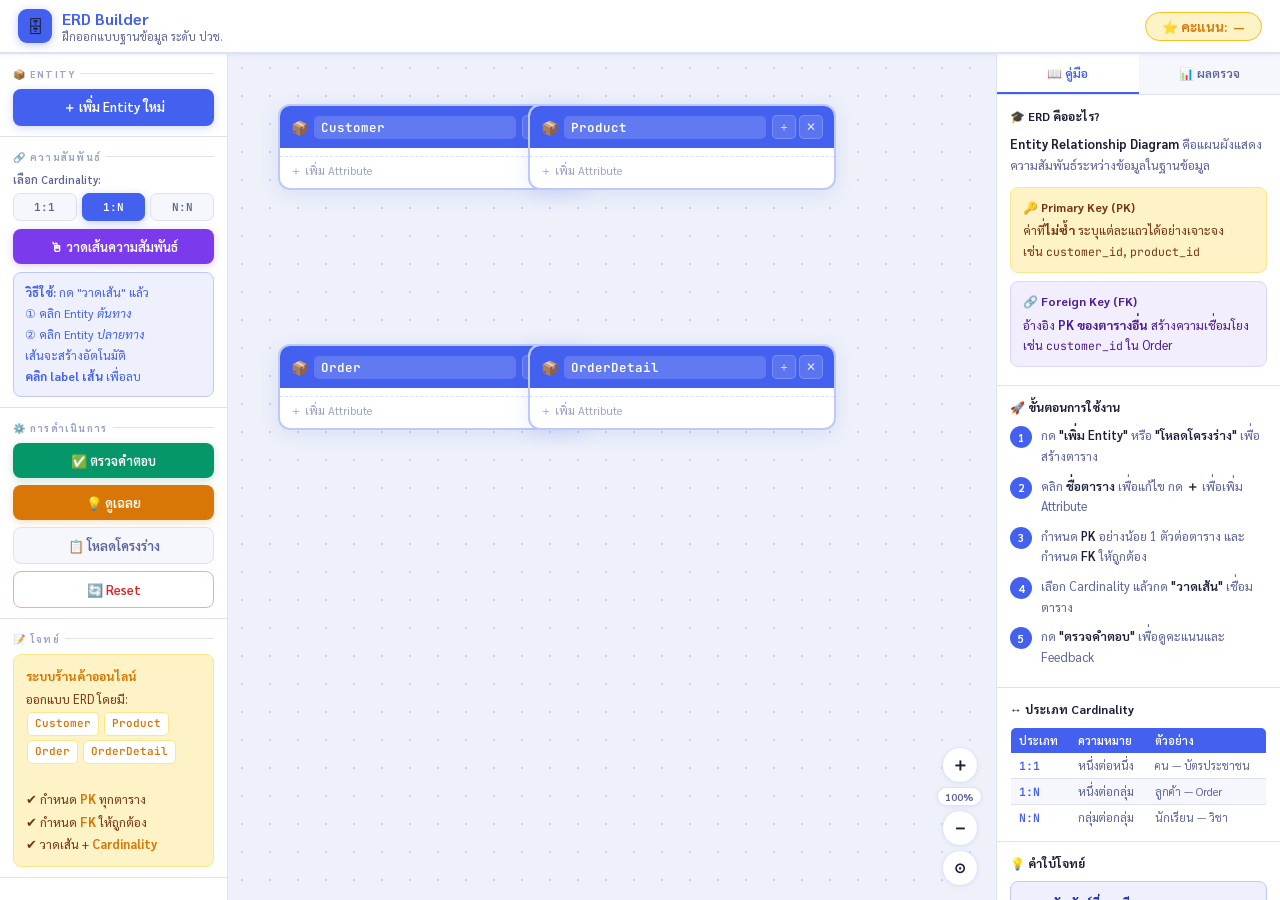
==== commit 04cf7da1: "Add files via upload" ====
--- a/erd-learning.html
+++ b/erd-learning.html
@@ -399,14 +399,221 @@
 }
 .rel-type-badge{font-size:11px;font-weight:700;padding:1px 6px;border-radius:4px;background:var(--indigo-light);color:var(--indigo);border:1px solid var(--indigo-mid)}
 
-/* Scrollbar */
+/* ── ZOOM CONTROLS ── */
+.zoom-controls{
+  position:absolute;bottom:14px;right:14px;
+  display:flex;flex-direction:column;align-items:center;gap:4px;
+  z-index:50;
+}
+.zoom-btn{
+  width:36px;height:36px;border-radius:50%;
+  background:var(--surface);border:1.5px solid var(--border);
+  color:var(--text);font-size:18px;font-weight:700;
+  display:flex;align-items:center;justify-content:center;
+  cursor:pointer;box-shadow:var(--shadow-sm);
+  transition:all .14s;line-height:1;
+}
+.zoom-btn:hover{background:var(--indigo);color:#fff;border-color:var(--indigo)}
+.zoom-btn:active{transform:scale(.9)}
+.zoom-btn.zoom-fit{font-size:14px}
+.zoom-label{
+  font-size:10px;font-weight:700;color:var(--text2);
+  background:var(--surface);border:1.5px solid var(--border);
+  border-radius:10px;padding:2px 7px;
+  box-shadow:var(--shadow-sm);min-width:36px;text-align:center;
+}
+
+/* ── CANVAS VIEWPORT (dot grid follows zoom via background-size) ── */
+#canvasViewport{will-change:transform;}
+
+
 ::-webkit-scrollbar{width:5px}
 ::-webkit-scrollbar-track{background:transparent}
 ::-webkit-scrollbar-thumb{background:var(--border2);border-radius:3px}
 ::-webkit-scrollbar-thumb:hover{background:var(--text3)}
 
 @media(max-width:900px){.sidebar{width:190px}.rpanel{width:238px}}
-@media(max-width:640px){.rpanel{display:none}}
+
+/* ══════════════════════════════════════════
+   MOBILE RESPONSIVE — < 768px
+   ══════════════════════════════════════════ */
+@media(max-width:768px){
+  body{
+    overflow:hidden;
+    height:100dvh;
+  }
+
+  header{
+    height:48px;
+    padding:0 12px;
+  }
+  .logo-text{font-size:14px}
+  .logo-sub{display:none}
+  .logo-icon{width:30px;height:30px;font-size:15px}
+  .score-pill{padding:4px 12px;font-size:12px}
+
+  .app{
+    flex-direction:column;
+    flex:1;
+    overflow:hidden;
+    position:relative;
+  }
+
+  /* Sidebar becomes slide-in panel */
+  .sidebar{
+    position:fixed;
+    left:0; top:48px;
+    bottom:60px;
+    width:80%;
+    max-width:320px;
+    z-index:300;
+    transform:translateX(-100%);
+    transition:transform .28s cubic-bezier(.4,0,.2,1);
+    box-shadow:var(--shadow-lg);
+    overflow-y:auto;
+  }
+  .sidebar.mobile-open{transform:translateX(0)}
+
+  /* Right panel becomes slide-in from right */
+  .rpanel{
+    position:fixed;
+    right:0; top:48px;
+    bottom:60px;
+    width:85%;
+    max-width:340px;
+    z-index:300;
+    transform:translateX(100%);
+    transition:transform .28s cubic-bezier(.4,0,.2,1);
+    box-shadow:var(--shadow-lg);
+    display:flex !important;
+  }
+  .rpanel.mobile-open{transform:translateX(0)}
+
+  /* Overlay backdrop */
+  .mobile-overlay{
+    display:none;
+    position:fixed;
+    inset:0;
+    top:48px;
+    bottom:60px;
+    background:rgba(27,31,58,.38);
+    z-index:299;
+    backdrop-filter:blur(2px);
+    animation:fadeIn .18s;
+  }
+  .mobile-overlay.show{display:block}
+
+  /* Canvas takes full space */
+  .canvas-wrap{
+    flex:1;
+    width:100%;
+    overflow:hidden;
+  }
+
+  /* Bottom navigation bar */
+  .mobile-nav{
+    display:flex;
+    position:fixed;
+    bottom:0; left:0; right:0;
+    height:60px;
+    background:var(--surface);
+    border-top:1.5px solid var(--border);
+    z-index:400;
+    box-shadow:0 -4px 16px rgba(67,97,238,.1);
+  }
+  .mnav-btn{
+    flex:1;
+    display:flex;
+    flex-direction:column;
+    align-items:center;
+    justify-content:center;
+    gap:3px;
+    border:none;
+    background:transparent;
+    cursor:pointer;
+    font-family:var(--font);
+    font-size:10px;
+    font-weight:600;
+    color:var(--text2);
+    transition:all .15s;
+    padding:6px 4px;
+    position:relative;
+  }
+  .mnav-btn .micon{font-size:20px;line-height:1}
+  .mnav-btn.active{color:var(--indigo)}
+  .mnav-btn.active::after{
+    content:'';
+    position:absolute;
+    top:0; left:20%; right:20%;
+    height:2.5px;
+    background:var(--indigo);
+    border-radius:0 0 3px 3px;
+  }
+  .mnav-btn.danger{color:var(--red)}
+
+  /* Compact sidebar sections */
+  .sec{padding:10px}
+  .btn{padding:10px 13px;font-size:13px;margin-bottom:6px}
+
+  /* Entity cards — touch-friendlier */
+  .entity-card{min-width:160px}
+  .ent-header{padding:10px 11px}
+  .icon-btn{width:28px;height:28px;font-size:14px}
+  .attr-row{padding:7px 10px}
+  .add-attr-row{padding:8px 10px 11px}
+
+  /* Attr delete — always visible on mobile */
+  .attr-del{opacity:1 !important}
+
+  /* Canvas empty state */
+  .empty-icon{font-size:40px}
+  .empty-text{font-size:13px}
+
+  /* Modal full-width on mobile */
+  .modal{width:96%;padding:18px}
+  .mgrid{grid-template-columns:1fr;gap:10px}
+  .mgrid .fg[style*="grid-column"]{grid-column:auto}
+
+  /* Panel tabs larger touch target */
+  .ptab{padding:13px 8px;font-size:13px}
+
+  /* FAB for adding entity */
+  .mobile-fab{
+    display:flex;
+    position:fixed;
+    right:14px;
+    bottom:74px;
+    width:52px; height:52px;
+    background:var(--indigo);
+    color:#fff;
+    border:none;
+    border-radius:50%;
+    font-size:24px;
+    align-items:center;
+    justify-content:center;
+    box-shadow:0 4px 18px rgba(67,97,238,.45);
+    cursor:pointer;
+    z-index:200;
+    transition:all .18s;
+  }
+  .mobile-fab:active{transform:scale(.9)}
+  .mobile-fab.rel-active{background:var(--violet);box-shadow:0 4px 18px rgba(124,58,237,.45)}
+
+  /* Rel toast smaller on mobile */
+  .rel-toast{font-size:12px;padding:6px 16px}
+
+  /* Score pill hidden on very small */
+  @media(max-width:380px){
+    .score-pill{display:none}
+  }
+}
+
+/* Desktop: hide mobile-only elements */
+@media(min-width:769px){
+  .mobile-nav{display:none}
+  .mobile-fab{display:none}
+  .mobile-overlay{display:none !important}
+}
 </style>
 </head>
 <body>
@@ -483,19 +690,30 @@
       <div class="empty-text">Canvas ว่างเปล่า</div>
       <div class="empty-sub">กด "เพิ่ม Entity" หรือ "โหลดโครงร่าง" เพื่อเริ่ม</div>
     </div>
-    <div id="canvas"></div>
-    <svg id="svg-layer" xmlns="http://www.w3.org/2000/svg">
-      <defs>
-        <marker id="a11" markerWidth="9" markerHeight="9" refX="7" refY="3.5" orient="auto">
-          <path d="M0,0 L0,7 L8,3.5 z" fill="#059669"/></marker>
-        <marker id="a1n" markerWidth="9" markerHeight="9" refX="7" refY="3.5" orient="auto">
-          <path d="M0,0 L0,7 L8,3.5 z" fill="#4361ee"/></marker>
-        <marker id="ann" markerWidth="9" markerHeight="9" refX="7" refY="3.5" orient="auto">
-          <path d="M0,0 L0,7 L8,3.5 z" fill="#7c3aed"/></marker>
-        <marker id="aerr" markerWidth="9" markerHeight="9" refX="7" refY="3.5" orient="auto">
-          <path d="M0,0 L0,7 L8,3.5 z" fill="#dc2626"/></marker>
-      </defs>
-    </svg>
+    <!-- zoom/pan viewport -->
+    <div id="canvasViewport" style="position:absolute;top:0;left:0;width:0;height:0;transform-origin:0 0;">
+      <div id="canvas" style="position:absolute;top:0;left:0;width:2400px;height:2000px;"></div>
+      <svg id="svg-layer" xmlns="http://www.w3.org/2000/svg" style="position:absolute;top:0;left:0;width:2400px;height:2000px;pointer-events:none;overflow:visible">
+        <defs>
+          <marker id="a11" markerWidth="9" markerHeight="9" refX="7" refY="3.5" orient="auto">
+            <path d="M0,0 L0,7 L8,3.5 z" fill="#059669"/></marker>
+          <marker id="a1n" markerWidth="9" markerHeight="9" refX="7" refY="3.5" orient="auto">
+            <path d="M0,0 L0,7 L8,3.5 z" fill="#4361ee"/></marker>
+          <marker id="ann" markerWidth="9" markerHeight="9" refX="7" refY="3.5" orient="auto">
+            <path d="M0,0 L0,7 L8,3.5 z" fill="#7c3aed"/></marker>
+          <marker id="aerr" markerWidth="9" markerHeight="9" refX="7" refY="3.5" orient="auto">
+            <path d="M0,0 L0,7 L8,3.5 z" fill="#dc2626"/></marker>
+        </defs>
+      </svg>
+    </div>
+
+    <!-- zoom controls -->
+    <div class="zoom-controls" id="zoomControls">
+      <button class="zoom-btn" onclick="adjustZoom(0.15)" title="ซูมเข้า">＋</button>
+      <span class="zoom-label" id="zoomLabel">100%</span>
+      <button class="zoom-btn" onclick="adjustZoom(-0.15)" title="ซูมออก">－</button>
+      <button class="zoom-btn zoom-fit" onclick="resetZoom()" title="รีเซ็ต">⊙</button>
+    </div>
   </div>
 
   <!-- ═══ RIGHT PANEL ═══ -->
@@ -656,6 +874,31 @@
   </div>
 </div>
 
+<!-- ════════ MOBILE OVERLAY ════════ -->
+<div class="mobile-overlay" id="mobileOverlay" onclick="closeMobilePanels()"></div>
+
+<!-- ════════ MOBILE FAB ════════ -->
+<button class="mobile-fab" id="mobileFab" onclick="addEntity()" title="เพิ่ม Entity">＋</button>
+
+<!-- ════════ MOBILE BOTTOM NAV ════════ -->
+<nav class="mobile-nav">
+  <button class="mnav-btn" id="mnavTools" onclick="toggleMobilePanel('sidebar')">
+    <span class="micon">🛠</span>เครื่องมือ
+  </button>
+  <button class="mnav-btn active" id="mnavCanvas" onclick="closeMobilePanels()">
+    <span class="micon">🖼</span>Canvas
+  </button>
+  <button class="mnav-btn" id="mnavRel" onclick="toggleMobileRel()">
+    <span class="micon">🔗</span>วาดเส้น
+  </button>
+  <button class="mnav-btn" id="mnavCheck" onclick="checkAnswer()">
+    <span class="micon">✅</span>ตรวจ
+  </button>
+  <button class="mnav-btn" id="mnavPanel" onclick="toggleMobilePanel('rpanel')">
+    <span class="micon">📊</span>ผล/คู่มือ
+  </button>
+</nav>
+
 <!-- ════════════════ JS ════════════════ -->
 <script>
 // ── STATE ──
@@ -664,6 +907,52 @@
 let relMode=false, relSrc=null, relType="1:N";
 let drag=null, doff={x:0,y:0};
 let curEnt=null; // entity ที่กำลัง add attr
+
+// ── MOBILE PANEL TOGGLE ──
+function isMobile(){return window.innerWidth<=768}
+
+function closeMobilePanels(){
+  document.querySelector('.sidebar')?.classList.remove('mobile-open');
+  document.querySelector('.rpanel')?.classList.remove('mobile-open');
+  document.getElementById('mobileOverlay')?.classList.remove('show');
+  // reset nav active
+  document.querySelectorAll('.mnav-btn').forEach(b=>b.classList.remove('active'));
+  document.getElementById('mnavCanvas')?.classList.add('active');
+}
+
+function toggleMobilePanel(which){
+  if(!isMobile()) return;
+  const sidebar=document.querySelector('.sidebar');
+  const rpanel=document.querySelector('.rpanel');
+  const overlay=document.getElementById('mobileOverlay');
+
+  if(which==='sidebar'){
+    const isOpen=sidebar.classList.contains('mobile-open');
+    sidebar.classList.toggle('mobile-open',!isOpen);
+    rpanel.classList.remove('mobile-open');
+    overlay.classList.toggle('show',!isOpen);
+    document.querySelectorAll('.mnav-btn').forEach(b=>b.classList.remove('active'));
+    if(!isOpen) document.getElementById('mnavTools')?.classList.add('active');
+    else document.getElementById('mnavCanvas')?.classList.add('active');
+  } else {
+    const isOpen=rpanel.classList.contains('mobile-open');
+    rpanel.classList.toggle('mobile-open',!isOpen);
+    sidebar.classList.remove('mobile-open');
+    overlay.classList.toggle('show',!isOpen);
+    document.querySelectorAll('.mnav-btn').forEach(b=>b.classList.remove('active'));
+    if(!isOpen) document.getElementById('mnavPanel')?.classList.add('active');
+    else document.getElementById('mnavCanvas')?.classList.add('active');
+  }
+}
+
+function toggleMobileRel(){
+  toggleRel();
+  const btn=document.getElementById('mnavRel');
+  if(btn) btn.classList.toggle('active', relMode);
+  const fab=document.getElementById('mobileFab');
+  if(fab) fab.classList.toggle('rel-active', relMode);
+  if(isMobile()) closeMobilePanels();
+}
 
 // ── ANSWER KEY ──
 const ANS={
@@ -711,7 +1000,11 @@
   let name="Entity";
   for(const n of names){if(!entities.find(e=>e.name===n)){name=n;break}}
   const id=`e${eid++}`;
-  const ent={id,name,x:60+Math.random()*280,y:60+Math.random()*180,attrs:[]};
+  // place in center of current viewport view
+  const wr=document.getElementById("canvasWrap").getBoundingClientRect();
+  const cx=(wr.width/2-vpX)/vpScale;
+  const cy=(wr.height/2-vpY)/vpScale;
+  const ent={id,name,x:Math.max(10,cx-94+Math.random()*60-30),y:Math.max(10,cy-40+Math.random()*60-30),attrs:[]};
   entities.push(ent);
   renderEnt(ent);
   updEmpty();
@@ -753,19 +1046,35 @@
 
   card.appendChild(hdr); card.appendChild(al); card.appendChild(ar);
 
-  // Drag
+  // Drag (mouse)
   hdr.addEventListener("mousedown",e=>{
     if(relMode)return;
     e.preventDefault();
-    const r=card.getBoundingClientRect();
-    drag=ent; doff={x:e.clientX-r.left,y:e.clientY-r.top};
+    const pt=clientToCanvas(e.clientX,e.clientY);
+    drag=ent; doff={x:pt.x-ent.x,y:pt.y-ent.y};
     card.style.zIndex=20;
   });
 
-  // Rel click
+  // Drag (touch)
+  hdr.addEventListener("touchstart",e=>{
+    if(relMode)return;
+    e.preventDefault();
+    e.stopPropagation();
+    const t=e.touches[0];
+    const pt=clientToCanvas(t.clientX,t.clientY);
+    drag=ent; doff={x:pt.x-ent.x,y:pt.y-ent.y};
+    card.style.zIndex=20;
+  },{passive:false});
+
+  // Rel click (mouse)
   card.addEventListener("mousedown",e=>{
     if(relMode){e.preventDefault();handleRelClick(ent.id)}
   });
+
+  // Rel click (touch)
+  card.addEventListener("touchend",e=>{
+    if(relMode){e.preventDefault();handleRelClick(ent.id)}
+  },{passive:false});
 
   cv.appendChild(card);
 }
@@ -799,12 +1108,51 @@
   document.getElementById("emptyState").style.display=entities.length?"none":"block";
 }
 
-// ── DRAG ──
+// ── ZOOM / PAN STATE ──
+let vpScale=1, vpX=0, vpY=0;
+const SCALE_MIN=0.3, SCALE_MAX=2.5;
+
+function applyViewport(){
+  const vp=document.getElementById("canvasViewport");
+  vp.style.transform=`translate(${vpX}px,${vpY}px) scale(${vpScale})`;
+  // update dot-grid background to match scale
+  const wrap=document.getElementById("canvasWrap");
+  const gs=28*vpScale;
+  wrap.style.backgroundSize=`${gs}px ${gs}px`;
+  wrap.style.backgroundPosition=`${vpX}px ${vpY}px`;
+  document.getElementById("zoomLabel").textContent=Math.round(vpScale*100)+"%";
+}
+
+function adjustZoom(delta,cx,cy){
+  const wrap=document.getElementById("canvasWrap");
+  const wr=wrap.getBoundingClientRect();
+  // zoom toward center of wrap if no point given
+  if(cx===undefined){cx=wr.width/2; cy=wr.height/2;}
+  const newScale=Math.min(SCALE_MAX,Math.max(SCALE_MIN,vpScale+delta));
+  const ratio=newScale/vpScale;
+  vpX=cx-(cx-vpX)*ratio;
+  vpY=cy-(cy-vpY)*ratio;
+  vpScale=newScale;
+  applyViewport();
+}
+
+function resetZoom(){vpScale=1;vpX=0;vpY=0;applyViewport();}
+
+// ── CLIENT → CANVAS COORD ──
+function clientToCanvas(cx,cy){
+  const wr=document.getElementById("canvasWrap").getBoundingClientRect();
+  return{
+    x:(cx-wr.left-vpX)/vpScale,
+    y:(cy-wr.top-vpY)/vpScale
+  };
+}
+
+// ── DRAG (mouse) ──
 document.addEventListener("mousemove",e=>{
   if(!drag)return;
-  const wr=document.getElementById("canvasWrap").getBoundingClientRect();
-  drag.x=Math.max(0,e.clientX-wr.left-doff.x);
-  drag.y=Math.max(0,e.clientY-wr.top-doff.y);
+  const pt=clientToCanvas(e.clientX,e.clientY);
+  drag.x=Math.max(0,pt.x-doff.x);
+  drag.y=Math.max(0,pt.y-doff.y);
   const c=document.getElementById(drag.id);
   if(c){c.style.left=drag.x+"px";c.style.top=drag.y+"px"}
   updLines();
@@ -812,6 +1160,89 @@
 document.addEventListener("mouseup",()=>{
   if(drag){document.getElementById(drag.id).style.zIndex=10;drag=null}
 });
+
+// ── CANVAS PANNING & PINCH-ZOOM (touch) ──
+let panActive=false, panStart={x:0,y:0}, panOrigin={x:0,y:0};
+let pinchDist=0;
+
+function getTouchDist(touches){
+  const dx=touches[0].clientX-touches[1].clientX;
+  const dy=touches[0].clientY-touches[1].clientY;
+  return Math.sqrt(dx*dx+dy*dy);
+}
+function getTouchMid(touches){
+  const wr=document.getElementById("canvasWrap").getBoundingClientRect();
+  return{
+    x:(touches[0].clientX+touches[1].clientX)/2-wr.left,
+    y:(touches[0].clientY+touches[1].clientY)/2-wr.top
+  };
+}
+
+document.getElementById("canvasWrap").addEventListener("touchstart",e=>{
+  if(relMode) return;
+  if(e.touches.length===2){
+    // start pinch
+    e.preventDefault();
+    drag=null;
+    panActive=false;
+    pinchDist=getTouchDist(e.touches);
+  } else if(e.touches.length===1 && !drag){
+    // check if touch is on an entity header — if not, start pan
+    const tgt=e.target;
+    const onCard=tgt.closest('.entity-card');
+    if(!onCard){
+      e.preventDefault();
+      panActive=true;
+      panStart={x:e.touches[0].clientX,y:e.touches[0].clientY};
+      panOrigin={x:vpX,y:vpY};
+    }
+  }
+},{passive:false});
+
+document.addEventListener("touchmove",e=>{
+  if(e.touches.length===2 && !drag){
+    e.preventDefault();
+    const newDist=getTouchDist(e.touches);
+    const mid=getTouchMid(e.touches);
+    const delta=(newDist-pinchDist)*0.008;
+    adjustZoom(delta,mid.x,mid.y);
+    pinchDist=newDist;
+    return;
+  }
+  if(panActive && e.touches.length===1 && !drag){
+    e.preventDefault();
+    vpX=panOrigin.x+(e.touches[0].clientX-panStart.x);
+    vpY=panOrigin.y+(e.touches[0].clientY-panStart.y);
+    applyViewport();
+    return;
+  }
+  if(drag && e.touches.length===1){
+    e.preventDefault();
+    const t=e.touches[0];
+    const pt=clientToCanvas(t.clientX,t.clientY);
+    drag.x=Math.max(0,pt.x-doff.x);
+    drag.y=Math.max(0,pt.y-doff.y);
+    const c=document.getElementById(drag.id);
+    if(c){c.style.left=drag.x+"px";c.style.top=drag.y+"px"}
+    updLines();
+  }
+},{passive:false});
+
+document.addEventListener("touchend",e=>{
+  panActive=false;
+  if(drag && e.touches.length===0){
+    document.getElementById(drag.id).style.zIndex=10;
+    drag=null;
+  }
+});
+
+// ── MOUSE WHEEL ZOOM ──
+document.getElementById("canvasWrap").addEventListener("wheel",e=>{
+  e.preventDefault();
+  const wr=document.getElementById("canvasWrap").getBoundingClientRect();
+  const cx=e.clientX-wr.left, cy=e.clientY-wr.top;
+  adjustZoom(e.deltaY<0?0.1:-0.1,cx,cy);
+},{passive:false});
 
 // ── ATTR MODAL ──
 function openAttrModal(id){
@@ -839,17 +1270,23 @@
   const w=document.getElementById("canvasWrap");
   const b=document.getElementById("relBtn");
   const t=document.getElementById("relToast");
+  const mnavRel=document.getElementById("mnavRel");
+  const fab=document.getElementById("mobileFab");
   entities.forEach(e=>document.getElementById(e.id)?.classList.remove("selected"));
   if(relMode){
     w.classList.add("rel-mode");
     b.textContent="❌ ออกจากโหมดวาดเส้น";
     b.style.background="#dc2626";
     t.style.display="block"; t.textContent="🔗 คลิก Entity ต้นทาง...";
+    if(mnavRel)mnavRel.classList.add("active");
+    if(fab){fab.textContent="❌";fab.classList.add("rel-active");fab.onclick=()=>{toggleMobileRel()}}
   } else {
     w.classList.remove("rel-mode");
     b.textContent="🖱 วาดเส้นความสัมพันธ์";
     b.style.background="";
     t.style.display="none";
+    if(mnavRel)mnavRel.classList.remove("active");
+    if(fab){fab.textContent="＋";fab.classList.remove("rel-active");fab.onclick=()=>{addEntity()}}
   }
 }
 
@@ -1005,6 +1442,8 @@
   updLines();
   document.getElementById("scoreDisplay").textContent=`${score}/10`;
   switchTab("feedback");
+  // เปิด right panel บนมือถืออัตโนมัติ
+  if(isMobile()) toggleMobilePanel('rpanel');
 }
 
 function showFeedback(fbs,score){
@@ -1109,7 +1548,7 @@
 });
 
 // ── INIT ──
-window.addEventListener("load",()=>loadSample());
+window.addEventListener("load",()=>{applyViewport();loadSample()});
 </script>
 </body>
 </html>
